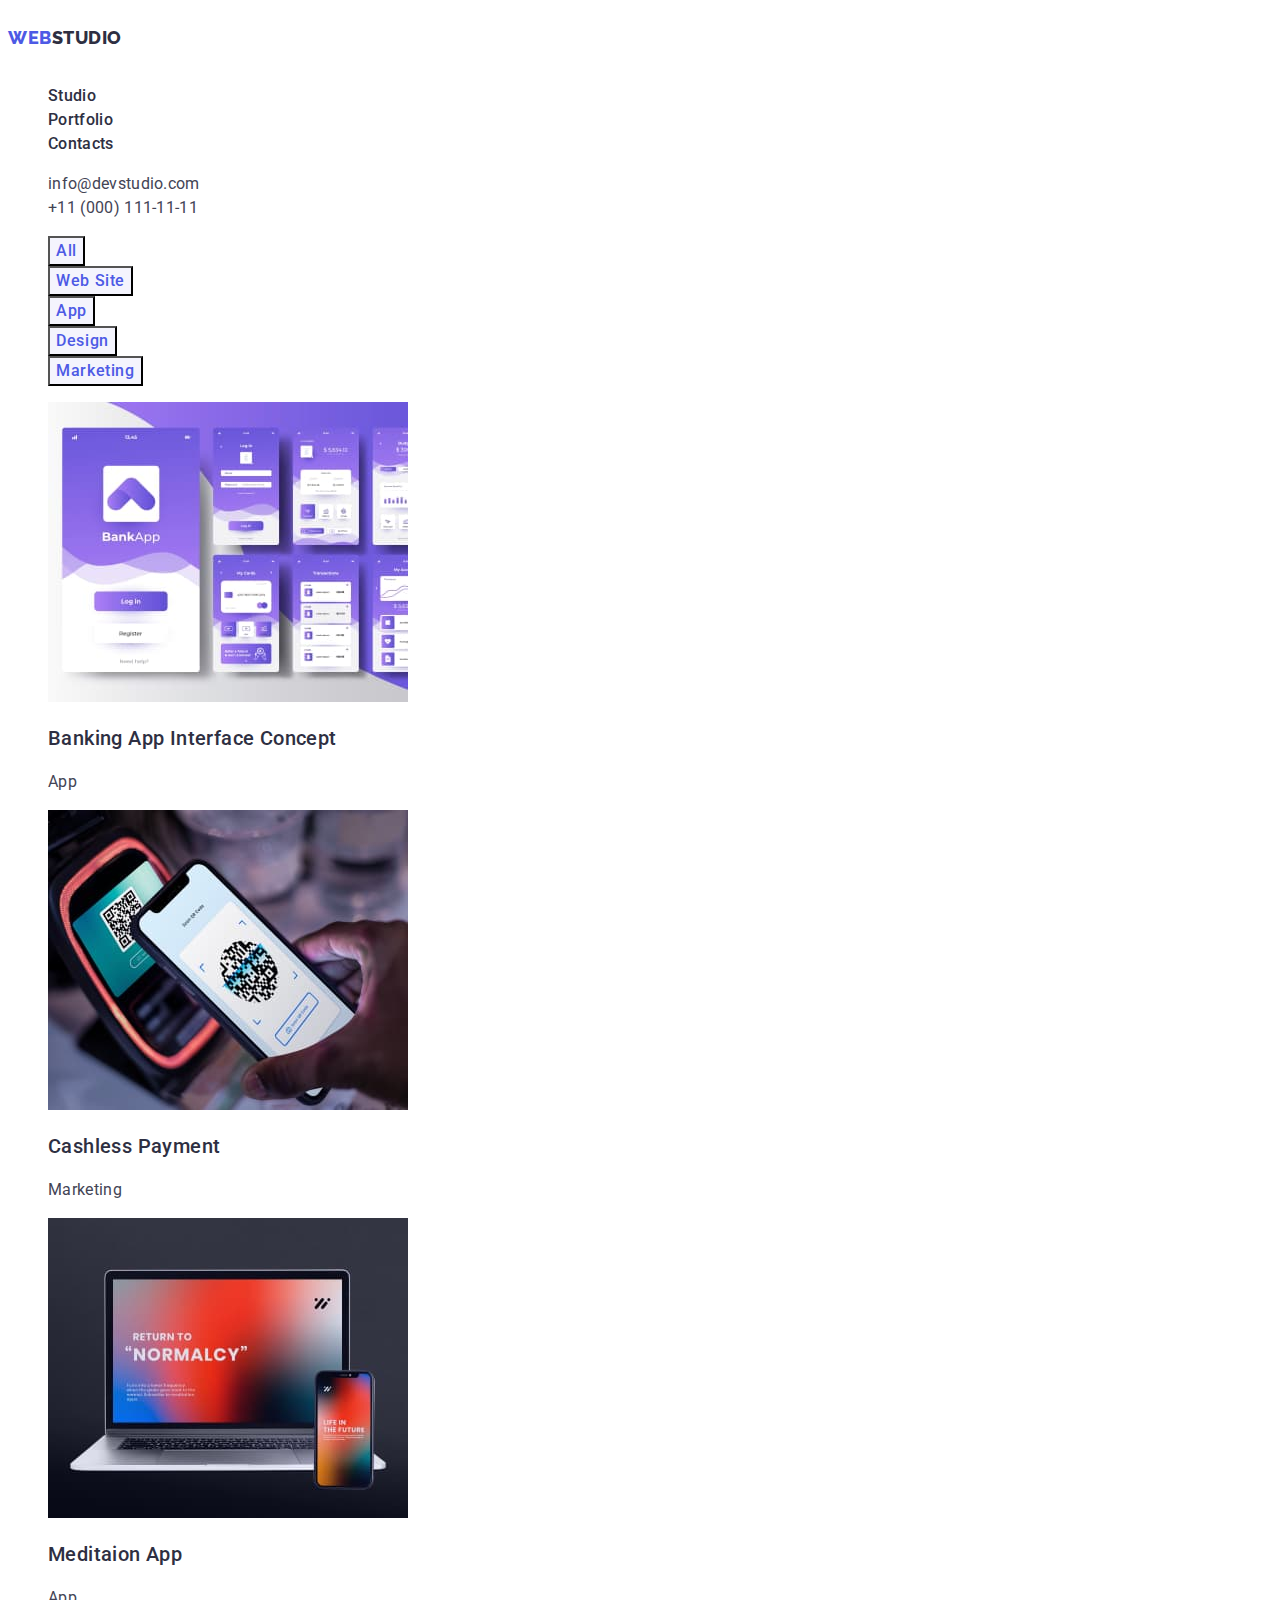
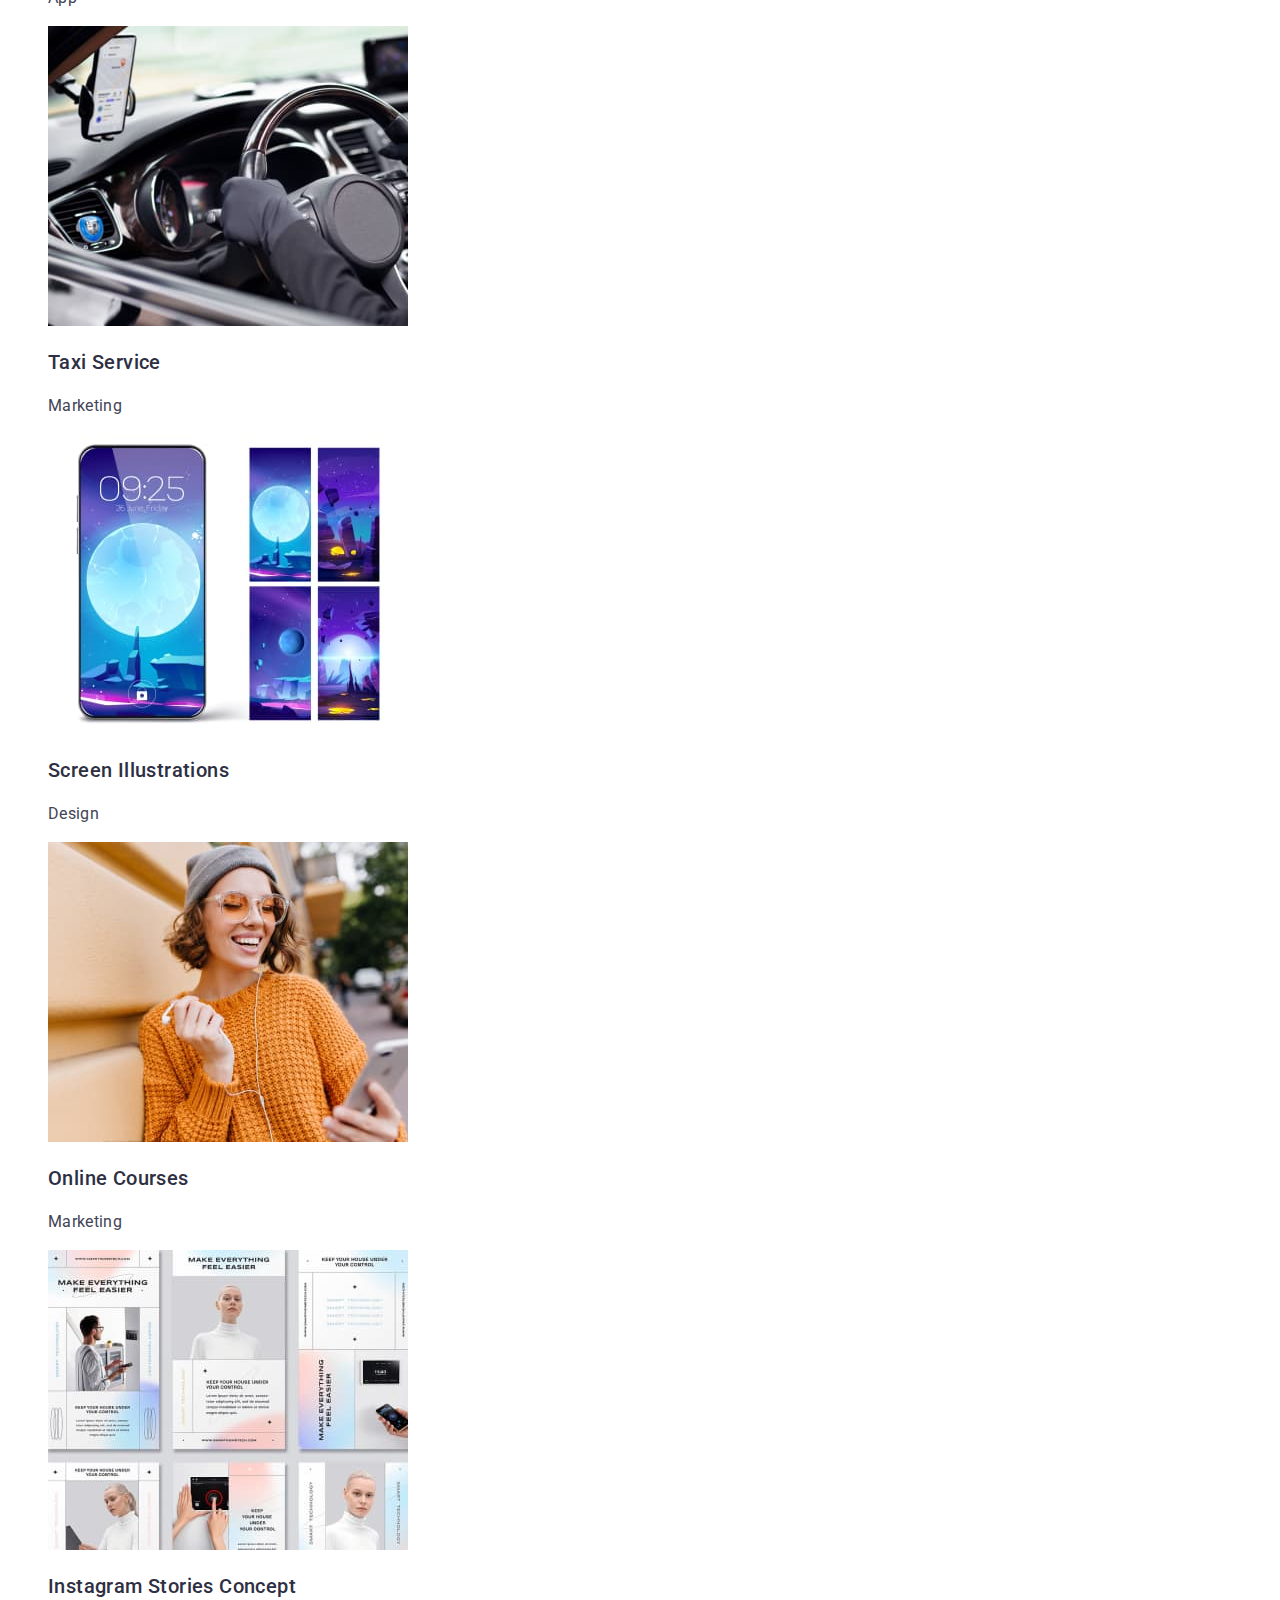
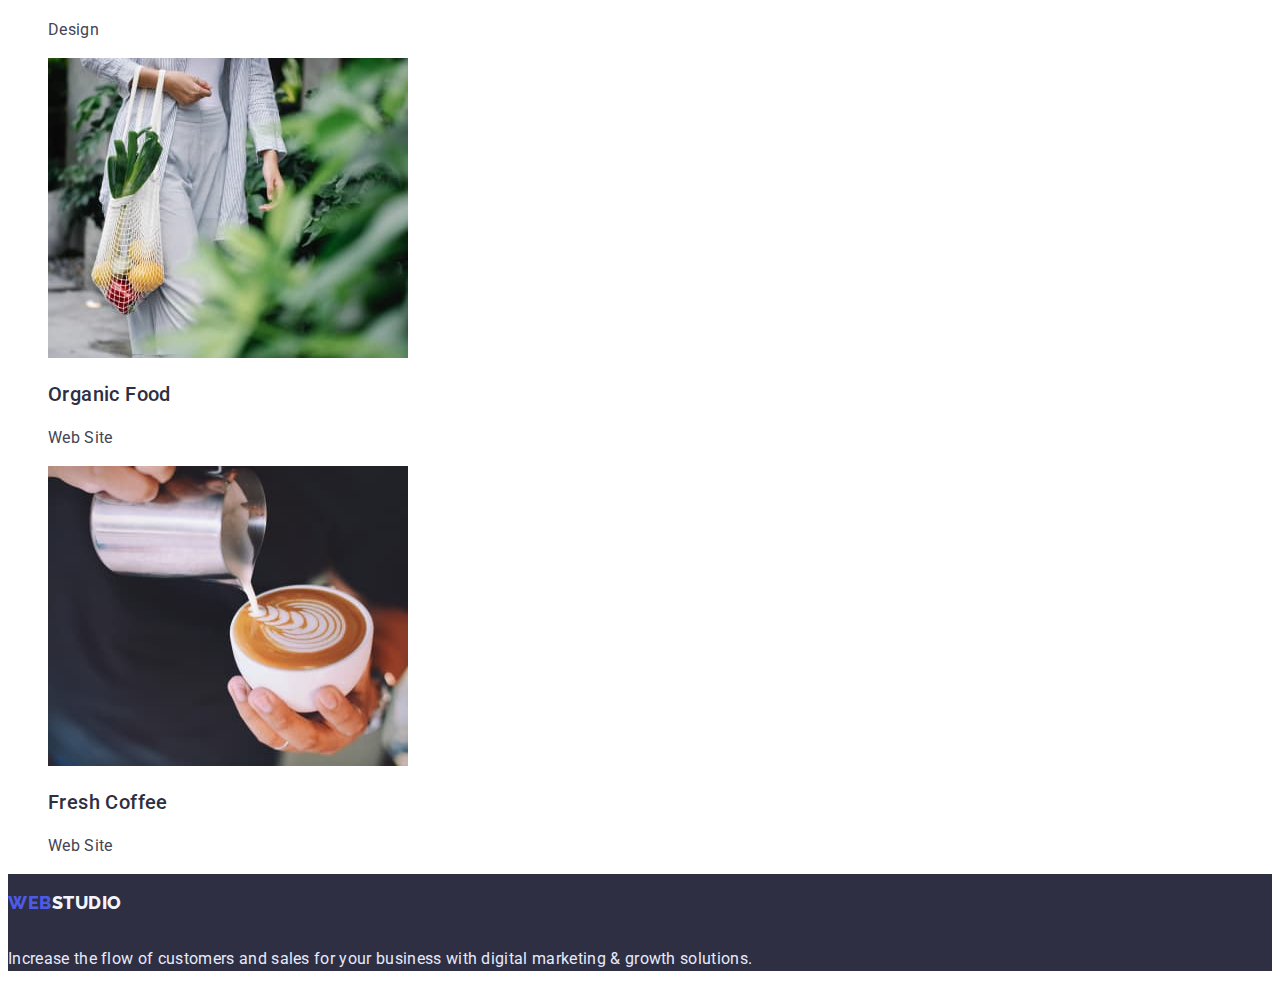
==== portfolio.html @ 97cca295 "start work" ====
<!DOCTYPE html>
<html lang="en">
  <head>
    <meta charset="UTF-8" />
    <meta http-equiv="X-UA-Compatible" content="IE=edge" />
    <meta name="viewport" content="width=device-width, initial-scale=1.0" />
    <title>WEBSTUDIO</title>
    <link rel="preconnect" href="https://fonts.googleapis.com" />
    <link rel="preconnect" href="https://fonts.gstatic.com" crossorigin />
    <link
      href="https://fonts.googleapis.com/css2?family=Raleway:wght@800&family=Roboto:wght@400;500;700;900&display=swap"
      rel="stylesheet"
    />
    <link rel="stylesheet" href="./css/style.css" />
  </head>

  <body>
    <header class="header">
      <nav class="header-navigation">
        <a href="./index.html" class="header-logo link">
          <p class="header-logo-text"><span>Web</span>Studio</p>
        </a>
        <ul class="header-list list">
          <li class="header-item">
            <a href="./index.html" class="header-link link">Studio</a>
          </li>
          <li class="header-item">
            <a href="./portfolio.html" class="header-link link">Portfolio</a>
          </li>
          <li class="header-item">
            <a href="" class="header-link link">Contacts</a>
          </li>
        </ul>
      </nav>
      <address class="header-address">
        <ul class="header-address-list list">
          <li class="header-address-item">
            <a href="mailto:info@devstudio.com" class="header-mail link"
              >info@devstudio.com</a
            >
          </li>
          <li class="header-address-item">
            <a href="tel:+110001111111" class="header-tel link"
              >+11 (000) 111-11-11</a
            >
          </li>
        </ul>
      </address>
    </header>

    <main>
      <!-- section portfolio -->
      <section class="portfolio">
        <h2 class="visually-hidden">Gallery</h2>
        <ul class="portfolio-list list">
          <li><button type="button" class="portfolio-btn btn">All</button></li>
          <li>
            <button type="button" class="portfolio-btn btn">Web Site</button>
          </li>
          <li><button type="button" class="portfolio-btn btn">App</button></li>
          <li>
            <button type="button" class="portfolio-btn btn">Design</button>
          </li>
          <li>
            <button type="button" class="portfolio-btn btn">Marketing</button>
          </li>
        </ul>
        <ul class="portfolio-list list">
          <li class="portfolio-item">
            <a href="" class="portfolio-link link">
              <img
                src="./images/progect-card-1.jpg"
                alt="progect-card"
                width="360"
                height="300"
              />
              <h3 class="portfolio-subtitle subtitle">
                Banking App Interface Concept
              </h3>
              <p class="portfolio-text">App</p>
              <!-- <p class="portfolio-press"> 
                14 Stylish and User-Friendly App Design Concepts · Task Manager
                App · Calorie Tracker App · Exotic Fruit Ecommerce App · Cloud
                Storage App
              </p> -->
            </a>
          </li>
          <li class="portfolio-item">
            <a href="" class="portfolio-link link">
              <img
                src="./images/progect-card-2.jpg"
                alt="progect-card"
                width="360"
                height="300"
              />
              <h3 class="portfolio-subtitle subtitle">Cashless Payment</h3>
              <p class="portfolio-text">Marketing</p>
              <!-- <p class="portfolio-press"> 
                14 Stylish and User-Friendly App Design Concepts · Task Manager
                App · Calorie Tracker App · Exotic Fruit Ecommerce App · Cloud
                Storage App
              </p> -->
            </a>
          </li>
          <li class="portfolio-item">
            <a href="" class="portfolio-link link">
              <img
                src="./images/progect-card-3.jpg"
                alt="progect-card"
                width="360"
                height="300"
              />
              <h3 class="portfolio-subtitle subtitle">Meditaion App</h3>
              <p class="portfolio-text">App</p>
              <!-- <p class="portfolio-press"> 
                14 Stylish and User-Friendly App Design Concepts · Task Manager
                App · Calorie Tracker App · Exotic Fruit Ecommerce App · Cloud
                Storage App
              </p>-->
            </a>
          </li>
          <li class="portfolio-item">
            <a href="" class="portfolio-link link">
              <img
                src="./images/progect-card-4.jpg"
                alt="progect-card"
                width="360"
                height="300"
              />
              <h3 class="portfolio-subtitle subtitle">Taxi Service</h3>
              <p class="portfolio-text">Marketing</p>
              <!-- <p class="portfolio-press"> 
                14 Stylish and User-Friendly App Design Concepts · Task Manager
                App · Calorie Tracker App · Exotic Fruit Ecommerce App · Cloud
                Storage App
              </p>-->
            </a>
          </li>
          <li class="portfolio-item">
            <a href="" class="portfolio-link link">
              <img
                src="./images/progect-card-5.jpg"
                alt="progect-card"
                width="360"
                height="300"
              />
              <h3 class="portfolio-subtitle subtitle">Screen Illustrations</h3>
              <p class="portfolio-text">Design</p>
              <!-- <p class="portfolio-press"> 
                14 Stylish and User-Friendly App Design Concepts · Task Manager
                App · Calorie Tracker App · Exotic Fruit Ecommerce App · Cloud
                Storage App
              </p>-->
            </a>
          </li>
          <li class="portfolio-item">
            <a href="" class="portfolio-link link">
              <img
                src="./images/progect-card-6.jpg"
                alt="progect-card"
                width="360"
                height="300"
              />
              <h3 class="portfolio-subtitle subtitle">Online Courses</h3>
              <p class="portfolio-text">Marketing</p>
              <!-- <p class="portfolio-press"> 
                14 Stylish and User-Friendly App Design Concepts · Task Manager
                App · Calorie Tracker App · Exotic Fruit Ecommerce App · Cloud
                Storage App
              </p>-->
            </a>
          </li>
          <li class="portfolio-item">
            <a href="" class="portfolio-link link">
              <img
                src="./images/progect-card-7.jpg"
                alt="progect-card"
                width="360"
                height="300"
              />
              <h3 class="portfolio-subtitle subtitle">
                Instagram Stories Concept
              </h3>
              <p class="portfolio-text">Design</p>
              <!-- <p class="portfolio-press"> 
                14 Stylish and User-Friendly App Design Concepts · Task Manager
                App · Calorie Tracker App · Exotic Fruit Ecommerce App · Cloud
                Storage App
              </p>-->
            </a>
          </li>
          <li class="portfolio-item">
            <a href="" class="portfolio-link link">
              <img
                src="./images/progect-card-8.jpg"
                alt="progect-card"
                width="360"
                height="300"
              />
              <h3 class="portfolio-subtitle subtitle">Organic Food</h3>
              <p class="portfolio-text">Web Site</p>
              <!-- <p class="portfolio-press"> 
                14 Stylish and User-Friendly App Design Concepts · Task Manager
                App · Calorie Tracker App · Exotic Fruit Ecommerce App · Cloud
                Storage App
              </p>-->
            </a>
          </li>
          <li class="portfolio-item">
            <a href="" class="portfolio-link link">
              <img
                src="./images/progect-card-9.jpg"
                alt="progect-card"
                width="360"
                height="300"
              />
              <h3 class="portfolio-subtitle subtitle">Fresh Coffee</h3>
              <p class="portfolio-text">Web Site</p>
              <!-- <p class="portfolio-press"> 
                14 Stylish and User-Friendly App Design Concepts · Task Manager
                App · Calorie Tracker App · Exotic Fruit Ecommerce App · Cloud
                Storage App
              </p>-->
            </a>
          </li>
        </ul>
      </section>
    </main>

    <footer class="footer">
      <a href="./index.html" class="footer-logo link">
        <p class="footer-logo-text"><span>Web</span>Studio</p>
      </a>
      <p class="footer-text">
        Increase the flow of customers and sales for your business with digital
        marketing & growth solutions.
      </p>
    </footer>
  </body>
</html>
---- css/style.css ----
:root {
  --accent-color: #404bbf;
  --main-text: #434455;
  --secondary-text: #8e8f99;
  --main-title-color: #2e2f42;
  --background-dark: #2e2f42;
  --background-light: #f4f4fd;
}

body {
  font-family: "Roboto", sans-serif;
  color: var(--main-text);
}

.list {
  list-style: none;
}

.link {
  text-decoration: none;
}
/* h2 */
.title {
  font-weight: 700;
  font-size: 36px;
  line-height: 1.11;
  text-align: center;
  letter-spacing: 0.02em;
  text-transform: capitalize;
  color: var(--main-title-color);
}
/* h3 */
.subtitle {
  font-weight: 500;
  font-size: 20px;
  line-height: 1.2;
  letter-spacing: 0.02em;
  color: var(--main-title-color);
}
.btn {
  font-family: inherit;
  font-weight: 500;
  font-size: 16px;
  line-height: 1.5;
  letter-spacing: 0.04em;
  display: flex;
  align-items: center;
  cursor: pointer;
}

.visually-hidden {
  position: absolute;
  width: 1px;
  height: 1px;
  margin: -1px;
  border: 0;
  padding: 0;
  white-space: nowrap;
  clip-path: inset(100%);
  clip: rect(0 0 0 0);
  overflow: hidden;
}
/* --------------header-------------- */
.header {
}
.header-navigation {
}
.header-logo {
  font-family: "Raleway", sans-serif;
  font-style: normal;
  font-weight: 800;
  font-size: 18px;
  line-height: 1.33;
  display: flex;
  align-items: center;
  letter-spacing: 0.03em;
  text-transform: uppercase;
}
.header-logo-text {
  color: #2e2f42;
  flex: none;
  order: 1;
  flex-grow: 0;
}
.header-logo-text > span {
  color: #4d5ae5;
  flex: none;
  order: 0;
  flex-grow: 0;
}
.header-list {
}
.header-item {
}
.header-link {
  font-weight: 500;
  font-size: 16px;
  line-height: 1.5;
  letter-spacing: 0.02em;
  color: #2e2f42;
}
.header-link:hover,
.header-link:focus {
  color: var(--accent-color);
}

.header-address {
}
.header-address-list {
}
.header-address-item {
}
.header-mail {
  font-style: normal;
  font-weight: 400;
  font-size: 16px;
  line-height: 1.5;
  letter-spacing: 0.02em;
  color: var(--main-text);
}
.header-mail:hover,
.header-mail:focus {
  color: var(--accent-color);
}
.header-tel {
  font-style: normal;
  font-weight: 400;
  font-size: 16px;
  line-height: 1.5;
  letter-spacing: 0.02em;
  color: var(--main-text);
}
.header-tel:hover,
.header-tel:focus {
  color: var(--accent-color);
}
/* --------hero----------- */
.hero {
  background: var(--background-dark);
}
.hero-title {
  font-weight: 700;
  font-size: 56px;
  line-height: 1.07;
  text-align: center;
  letter-spacing: 0.02em;
  color: #ffffff;
}
.hero-btn {
  color: #ffffff;
  background: #4d5ae5;
}
.hero-btn:hover,
.hero-btn:focus {
  background: var(--accent-color);
}

/* --------feature----------- */

.feature {
}
.visually-hidden {
}
.feature-list {
}
.feature-item {
}
.feature-subtitle {
}
.feature-text {
  font-size: 16px;
  line-height: 1.5;
  letter-spacing: 0.02em;
  color: var(--main-text);
}

/* --------work----------- */

.work {
}
.work-title {
}
.work-list {
}
.work-item {
}

/* --------team----------- */

.team {
  background: var(--background-light);
}
.team-title {
}
.team-list {
}
.team-item {
}
.team-subtitle {
  text-align: center;
}
.team-text {
  font-size: 16px;
  line-height: 1.5;
  text-align: center;
  letter-spacing: 0.02em;
  color: var(--main-text);
}

/* --------footer----------- */

.footer {
  background: var(--background-dark);
}
.footer-logo {
  font-family: "Raleway", sans-serif;
  font-style: normal;
  font-weight: 800;
  font-size: 18px;
  line-height: 1.17;
  display: flex;
  align-items: center;
  letter-spacing: 0.03em;
  text-transform: uppercase;
}
.footer-logo-text {
  color: #f4f4fd;
  flex: none;
  order: 1;
  flex-grow: 0;
}
.footer-logo-text > span {
  color: #4d5ae5;
  flex: none;
  order: 0;
  flex-grow: 0;
}
.footer-text {
  font-size: 16px;
  line-height: 1.5;
  letter-spacing: 0.02em;
  color: #e7e9fc;
}

/* -------------PORTFOLIO---------------- */

.portfolio {
}
.visually-hidden {
}
.portfolio-list {
}
.portfolio-btn {
  text-align: center;
  color: #4d5ae5;
  background: #f4f4fd;
}
.portfolio-btn:hover,
.portfolio-btn:focus {
  color: #ffffff;
  background: #404bbf;
}
.portfolio-item {
}
.portfolio-link {
}
.portfolio-subtitle {
}
.portfolio-text {
  font-size: 16px;
  line-height: 1.5;
  letter-spacing: 0.02em;
  color: var(--main-text);
}
/* .portfolio-press { 
  font-size: 16px;
  line-height: 1.5;
  letter-spacing: 0.02em;
  color: #f4f4fd;
  background: #4d5ae5;
}*/
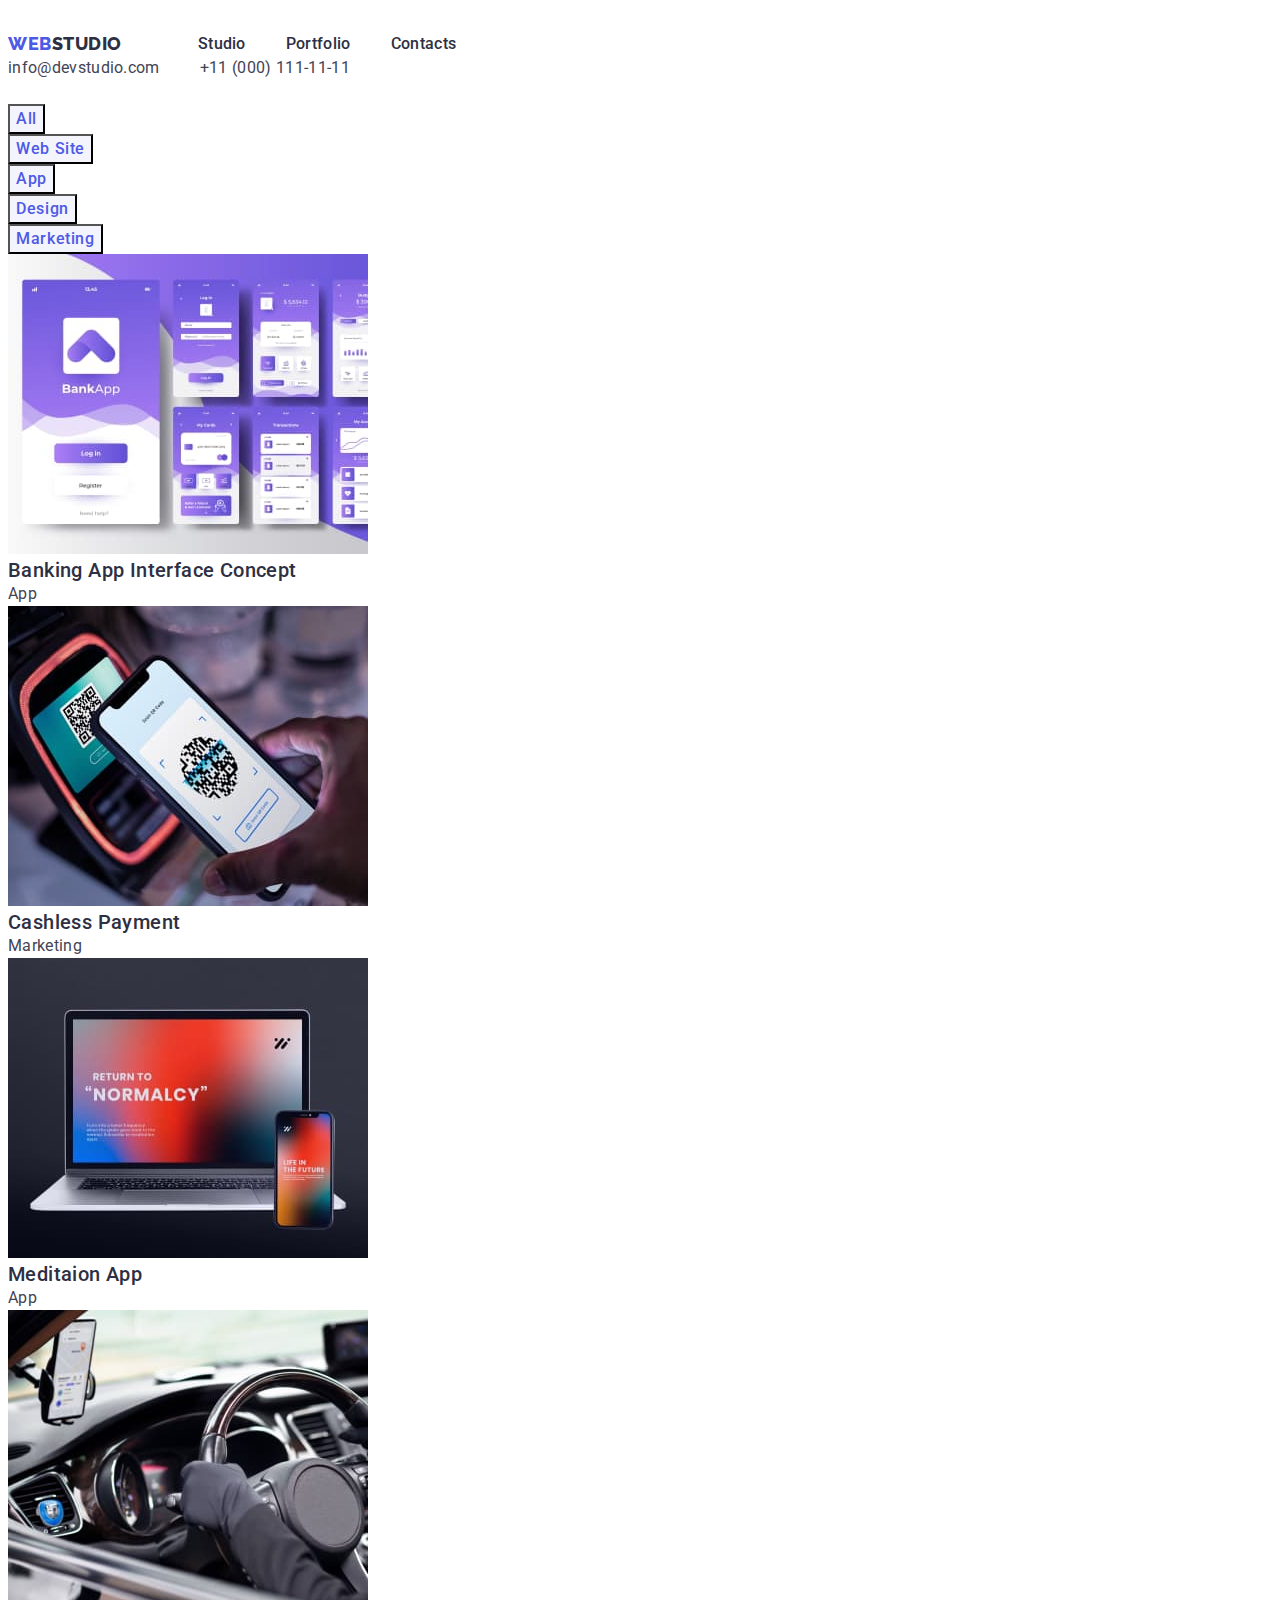
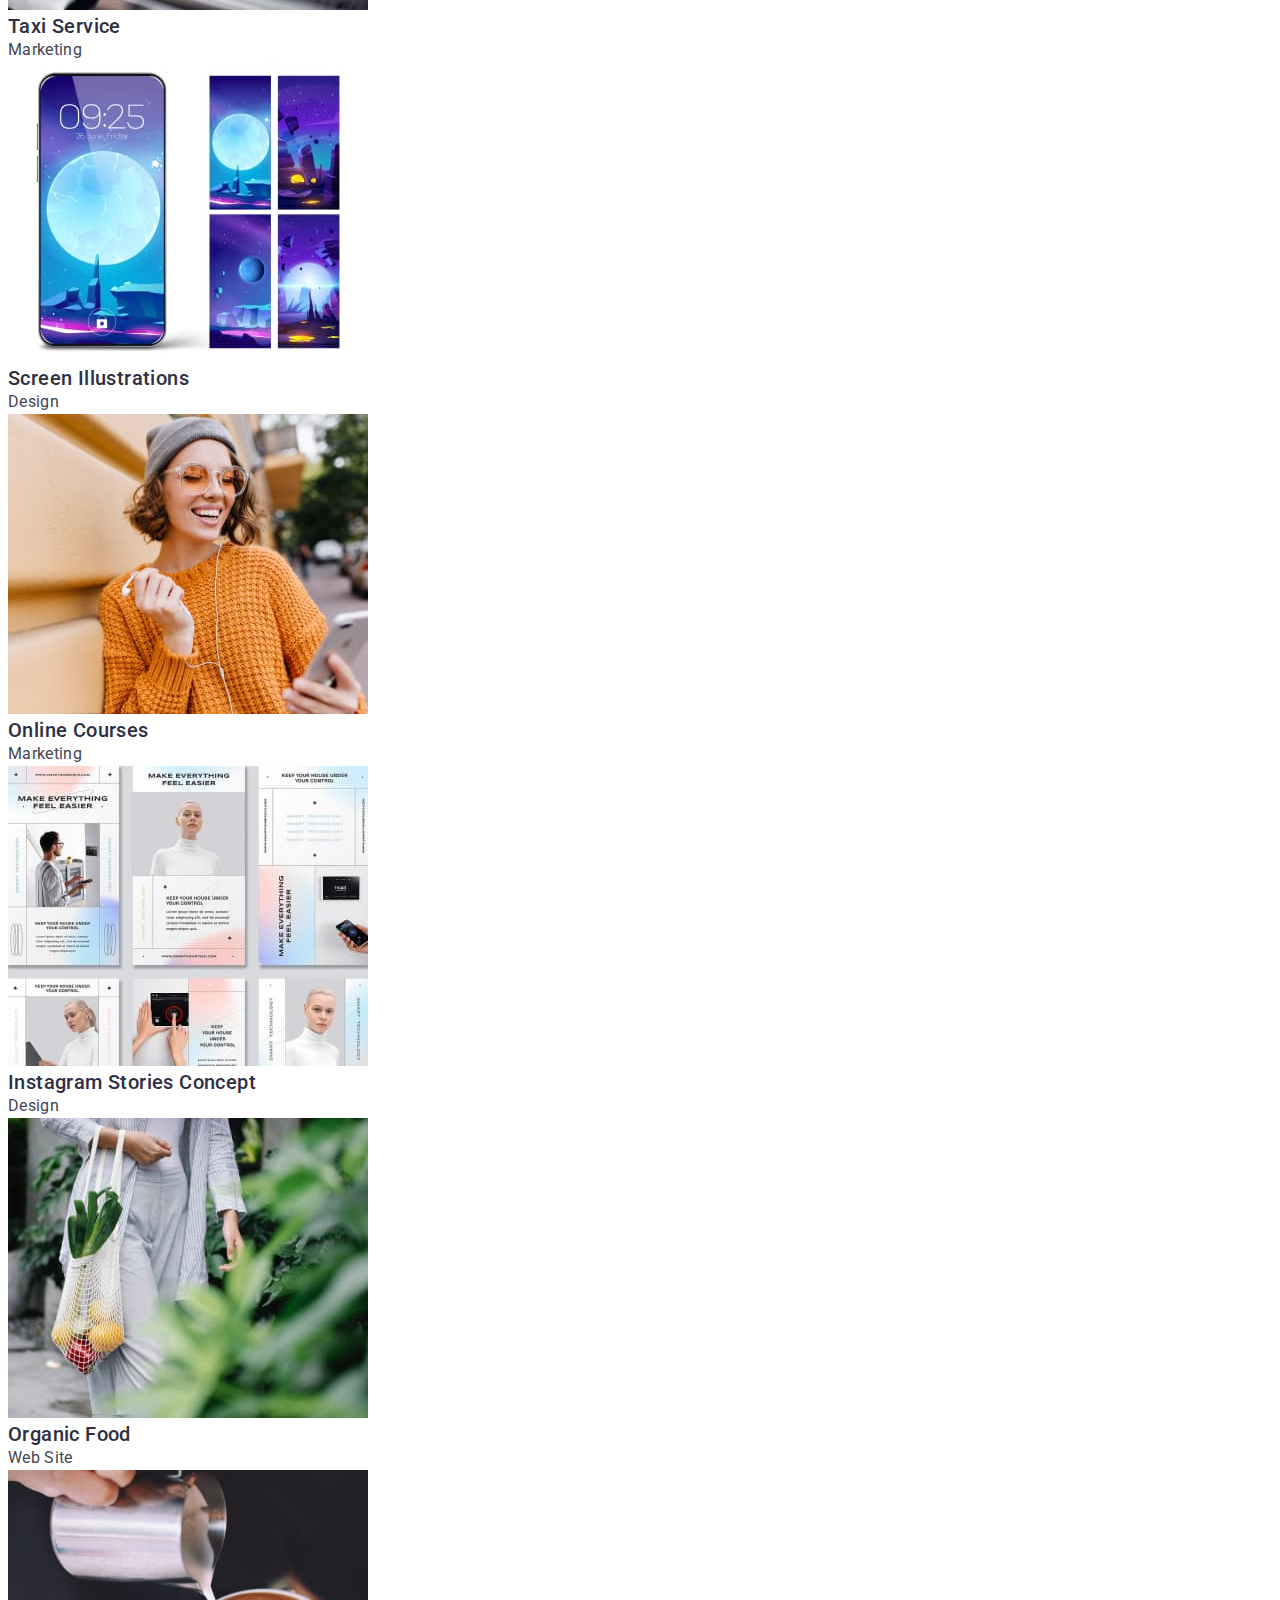
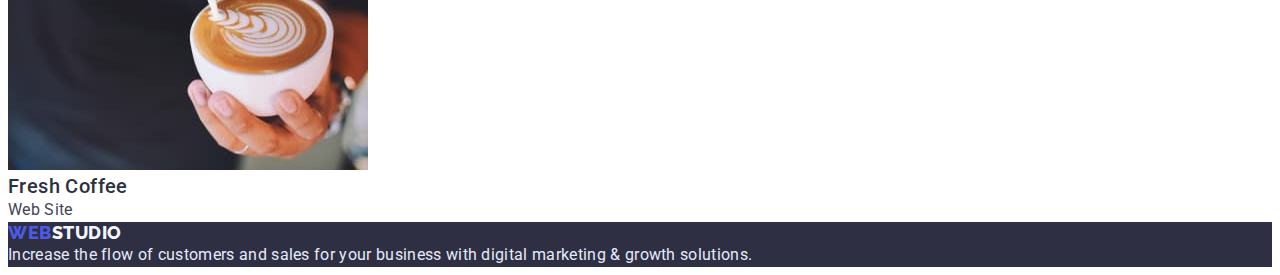
==== commit 7efcd239: "flexbox header" ====
--- a/portfolio.html
+++ b/portfolio.html
@@ -5,13 +5,20 @@
     <meta http-equiv="X-UA-Compatible" content="IE=edge" />
     <meta name="viewport" content="width=device-width, initial-scale=1.0" />
     <title>WEBSTUDIO</title>
+    <link
+      rel="stylesheet"
+      href="https://cdnjs.cloudflare.com/ajax/libs/modern-normalize/1.1.0/modern-normalize.min.css"
+      integrity="sha512-wpPYUAdjBVSE4KJnH1VR1HeZfpl1ub8YT/NKx4PuQ5NmX2tKuGu6U/JRp5y+Y8XG2tV+wKQpNHVUX03MfMFn9Q=="
+      crossorigin="anonymous"
+      referrerpolicy="no-referrer"
+    />
     <link rel="preconnect" href="https://fonts.googleapis.com" />
     <link rel="preconnect" href="https://fonts.gstatic.com" crossorigin />
     <link
       href="https://fonts.googleapis.com/css2?family=Raleway:wght@800&family=Roboto:wght@400;500;700;900&display=swap"
       rel="stylesheet"
     />
-    <link rel="stylesheet" href="./css/style.css" />
+    <link rel="stylesheet" href="./css/styles.css" />
   </head>
 
   <body>
--- a/css/styles.css
+++ b/css/styles.css
@@ -0,0 +1,314 @@
+:root {
+  --accent-color: #404bbf;
+  --main-text: #434455;
+  --secondary-text: #8e8f99;
+  --main-title-color: #2e2f42;
+  --background-dark: #2e2f42;
+  --background-light: #f4f4fd;
+}
+h1,
+h2,
+h3,
+h4,
+h5,
+h6,
+p {
+  margin: 0;
+}
+ul {
+  margin: 0;
+  padding: 0;
+}
+
+body {
+  font-family: "Roboto", sans-serif;
+  color: var(--main-text);
+}
+
+.container {
+  width: 1158px;
+  margin: 0 auto;
+  padding-left: 15px;
+  padding-right: 15px;
+  border: 1px solid red;
+}
+
+.list {
+  list-style: none;
+}
+
+.link {
+  text-decoration: none;
+}
+/* h2 */
+.title {
+  font-weight: 700;
+  font-size: 36px;
+  line-height: 1.11;
+  text-align: center;
+  letter-spacing: 0.02em;
+  text-transform: capitalize;
+  color: var(--main-title-color);
+}
+/* h3 */
+.subtitle {
+  font-weight: 500;
+  font-size: 20px;
+  line-height: 1.2;
+  letter-spacing: 0.02em;
+  color: var(--main-title-color);
+}
+.btn {
+  font-family: inherit;
+  font-weight: 500;
+  font-size: 16px;
+  line-height: 1.5;
+  letter-spacing: 0.04em;
+  display: flex;
+  align-items: center;
+  cursor: pointer;
+}
+
+.visually-hidden {
+  position: absolute;
+  width: 1px;
+  height: 1px;
+  margin: -1px;
+  border: 0;
+  padding: 0;
+  white-space: nowrap;
+  clip-path: inset(100%);
+  clip: rect(0 0 0 0);
+  overflow: hidden;
+}
+/* --------------header-------------- */
+.header {
+  padding: 24px 0;
+}
+.header-container {
+  display: flex;
+  justify-content: space-between;
+}
+.header-navigation {
+  display: flex;
+  align-items: center;
+}
+.header-logo {
+  font-family: "Raleway", sans-serif;
+  font-style: normal;
+  font-weight: 800;
+  font-size: 18px;
+  line-height: 1.33;
+  display: flex;
+  align-items: center;
+  letter-spacing: 0.03em;
+  text-transform: uppercase;
+  margin-right: 76px;
+}
+.header-logo-text {
+  color: #2e2f42;
+  flex: none;
+  order: 1;
+  flex-grow: 0;
+}
+.header-logo-text > span {
+  color: #4d5ae5;
+  flex: none;
+  order: 0;
+  flex-grow: 0;
+}
+.header-list {
+  display: flex;
+  gap: 40px;
+}
+.header-item {
+}
+.header-link {
+  font-weight: 500;
+  font-size: 16px;
+  line-height: 1.5;
+  letter-spacing: 0.02em;
+  color: #2e2f42;
+}
+.header-link:hover,
+.header-link:focus {
+  color: var(--accent-color);
+}
+
+.header-address {
+}
+.header-address-list {
+  display: flex;
+  gap: 40px;
+}
+.header-address-item {
+}
+.header-mail {
+  font-style: normal;
+  font-weight: 400;
+  font-size: 16px;
+  line-height: 1.5;
+  letter-spacing: 0.02em;
+  color: var(--main-text);
+}
+.header-mail:hover,
+.header-mail:focus {
+  color: var(--accent-color);
+}
+.header-tel {
+  font-style: normal;
+  font-weight: 400;
+  font-size: 16px;
+  line-height: 1.5;
+  letter-spacing: 0.02em;
+  color: var(--main-text);
+}
+.header-tel:hover,
+.header-tel:focus {
+  color: var(--accent-color);
+}
+/* --------hero----------- */
+.hero {
+  background: var(--background-dark);
+}
+.hero-title {
+  font-weight: 700;
+  font-size: 56px;
+  line-height: 1.07;
+  text-align: center;
+  letter-spacing: 0.02em;
+  color: #ffffff;
+}
+.hero-btn {
+  color: #ffffff;
+  background: #4d5ae5;
+}
+.hero-btn:hover,
+.hero-btn:focus {
+  background: var(--accent-color);
+}
+
+/* --------feature----------- */
+
+.feature {
+}
+.visually-hidden {
+}
+.feature-list {
+}
+.feature-item {
+}
+.feature-subtitle {
+}
+.feature-text {
+  font-size: 16px;
+  line-height: 1.5;
+  letter-spacing: 0.02em;
+  color: var(--main-text);
+}
+
+/* --------work----------- */
+
+.work {
+}
+.work-title {
+}
+.work-list {
+}
+.work-item {
+}
+
+/* --------team----------- */
+
+.team {
+  background: var(--background-light);
+}
+.team-title {
+}
+.team-list {
+}
+.team-item {
+}
+.team-subtitle {
+  text-align: center;
+}
+.team-text {
+  font-size: 16px;
+  line-height: 1.5;
+  text-align: center;
+  letter-spacing: 0.02em;
+  color: var(--main-text);
+}
+
+/* --------footer----------- */
+
+.footer {
+  background: var(--background-dark);
+}
+.footer-logo {
+  font-family: "Raleway", sans-serif;
+  font-style: normal;
+  font-weight: 800;
+  font-size: 18px;
+  line-height: 1.17;
+  display: flex;
+  align-items: center;
+  letter-spacing: 0.03em;
+  text-transform: uppercase;
+}
+.footer-logo-text {
+  color: #f4f4fd;
+  flex: none;
+  order: 1;
+  flex-grow: 0;
+}
+.footer-logo-text > span {
+  color: #4d5ae5;
+  flex: none;
+  order: 0;
+  flex-grow: 0;
+}
+.footer-text {
+  font-size: 16px;
+  line-height: 1.5;
+  letter-spacing: 0.02em;
+  color: #e7e9fc;
+}
+
+/* -------------PORTFOLIO---------------- */
+
+.portfolio {
+}
+.visually-hidden {
+}
+.portfolio-list {
+}
+.portfolio-btn {
+  text-align: center;
+  color: #4d5ae5;
+  background: #f4f4fd;
+}
+.portfolio-btn:hover,
+.portfolio-btn:focus {
+  color: #ffffff;
+  background: #404bbf;
+}
+.portfolio-item {
+}
+.portfolio-link {
+}
+.portfolio-subtitle {
+}
+.portfolio-text {
+  font-size: 16px;
+  line-height: 1.5;
+  letter-spacing: 0.02em;
+  color: var(--main-text);
+}
+/* .portfolio-press { 
+  font-size: 16px;
+  line-height: 1.5;
+  letter-spacing: 0.02em;
+  color: #f4f4fd;
+  background: #4d5ae5;
+}*/
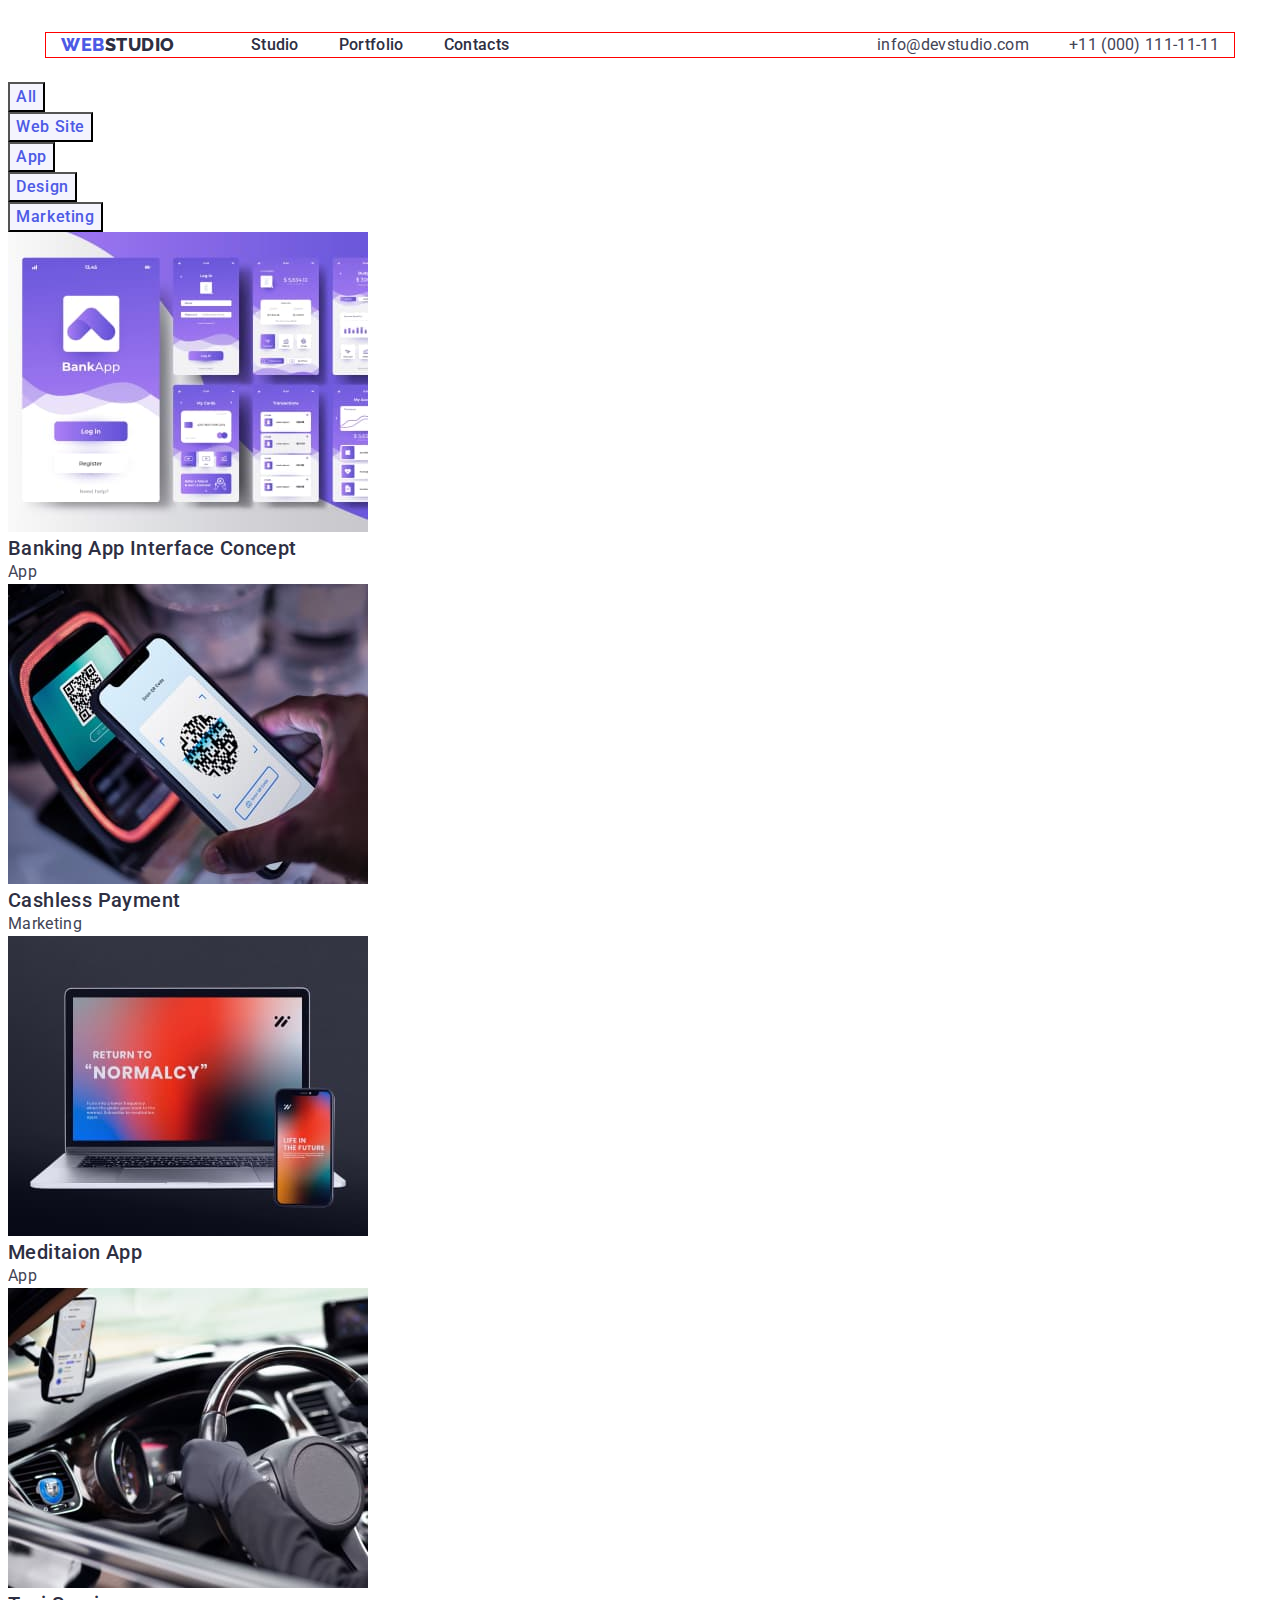
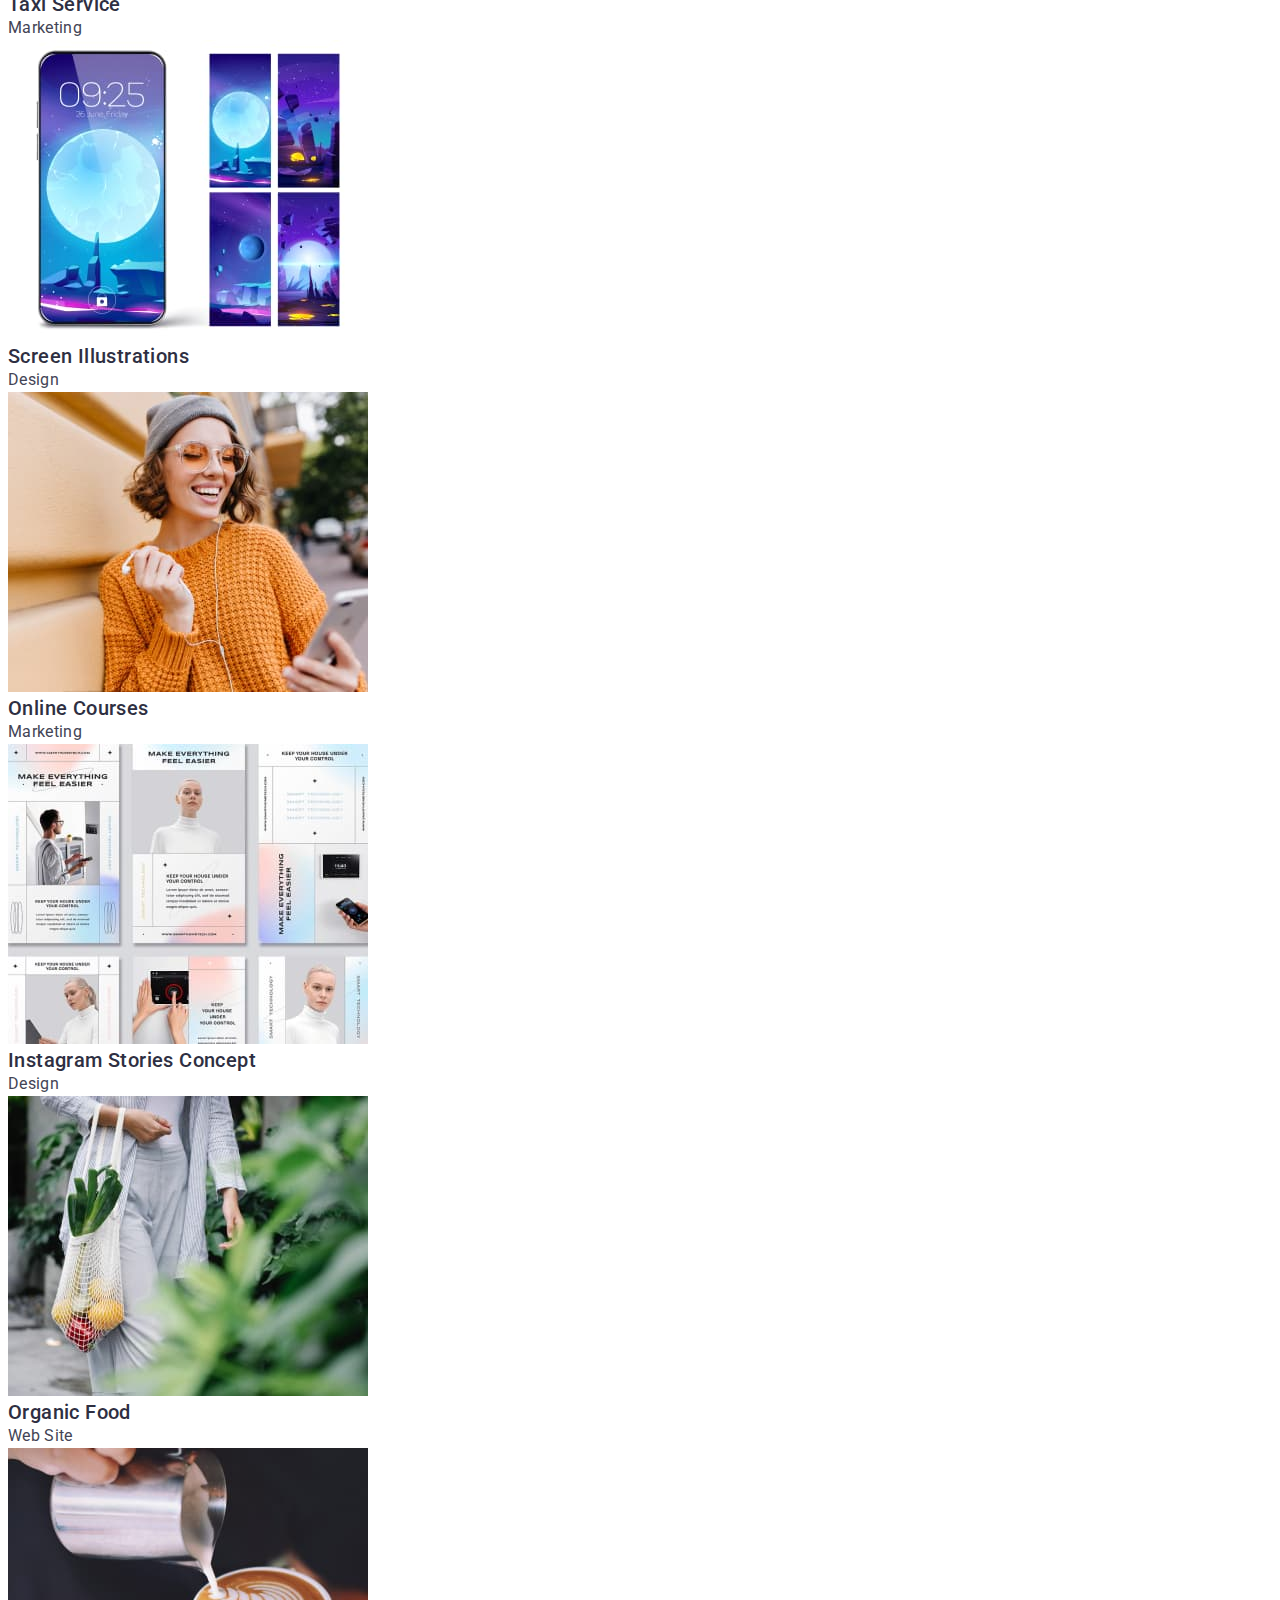
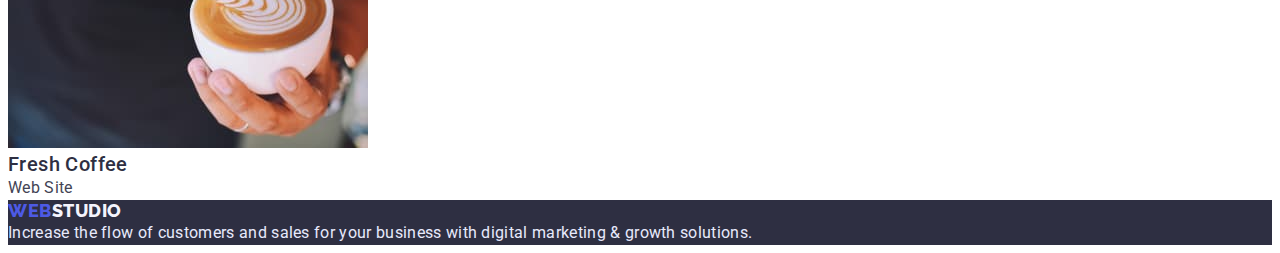
==== commit 7fae7ad6: "section hero" ====
--- a/portfolio.html
+++ b/portfolio.html
@@ -23,36 +23,38 @@
 
   <body>
     <header class="header">
-      <nav class="header-navigation">
-        <a href="./index.html" class="header-logo link">
-          <p class="header-logo-text"><span>Web</span>Studio</p>
-        </a>
-        <ul class="header-list list">
-          <li class="header-item">
-            <a href="./index.html" class="header-link link">Studio</a>
-          </li>
-          <li class="header-item">
-            <a href="./portfolio.html" class="header-link link">Portfolio</a>
-          </li>
-          <li class="header-item">
-            <a href="" class="header-link link">Contacts</a>
-          </li>
-        </ul>
-      </nav>
-      <address class="header-address">
-        <ul class="header-address-list list">
-          <li class="header-address-item">
-            <a href="mailto:info@devstudio.com" class="header-mail link"
-              >info@devstudio.com</a
-            >
-          </li>
-          <li class="header-address-item">
-            <a href="tel:+110001111111" class="header-tel link"
-              >+11 (000) 111-11-11</a
-            >
-          </li>
-        </ul>
-      </address>
+      <div class="container header-container">
+        <nav class="header-navigation">
+          <a href="./index.html" class="header-logo link">
+            <p class="header-logo-text"><span>Web</span>Studio</p>
+          </a>
+          <ul class="header-list list">
+            <li class="header-item">
+              <a href="./index.html" class="header-link link">Studio</a>
+            </li>
+            <li class="header-item">
+              <a href="./portfolio.html" class="header-link link">Portfolio</a>
+            </li>
+            <li class="header-item">
+              <a href="" class="header-link link">Contacts</a>
+            </li>
+          </ul>
+        </nav>
+        <address class="header-address">
+          <ul class="header-address-list list">
+            <li class="header-address-item">
+              <a href="mailto:info@devstudio.com" class="header-mail link"
+                >info@devstudio.com</a
+              >
+            </li>
+            <li class="header-address-item">
+              <a href="tel:+110001111111" class="header-tel link"
+                >+11 (000) 111-11-11</a
+              >
+            </li>
+          </ul>
+        </address>
+      </div>
     </header>
 
     <main>
--- a/css/styles.css
+++ b/css/styles.css
@@ -170,18 +170,22 @@
 /* --------hero----------- */
 .hero {
   background: var(--background-dark);
+  padding: 188px 0;
 }
 .hero-title {
+  width: 496px;
   font-weight: 700;
   font-size: 56px;
   line-height: 1.07;
   text-align: center;
   letter-spacing: 0.02em;
   color: #ffffff;
+  margin: 0 auto 48px;
 }
 .hero-btn {
   color: #ffffff;
   background: #4d5ae5;
+  margin: 0 auto;
 }
 .hero-btn:hover,
 .hero-btn:focus {
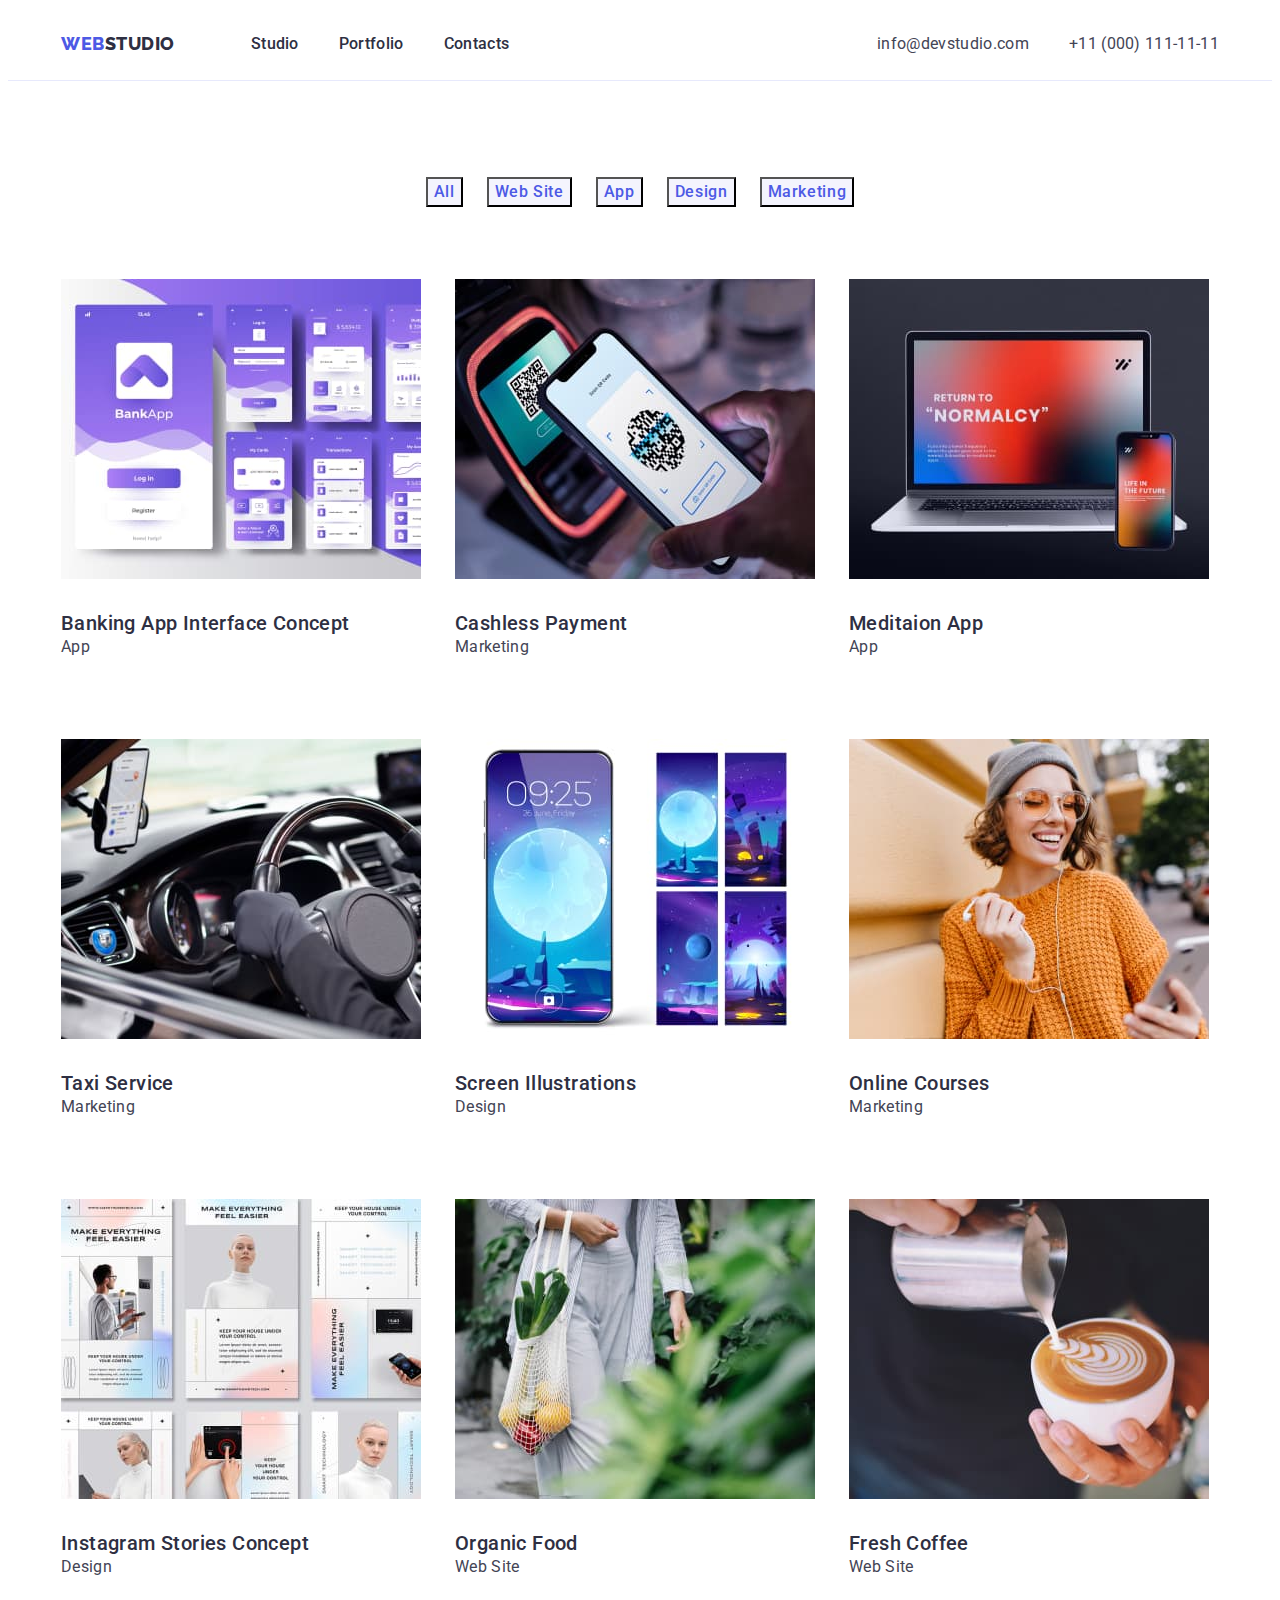
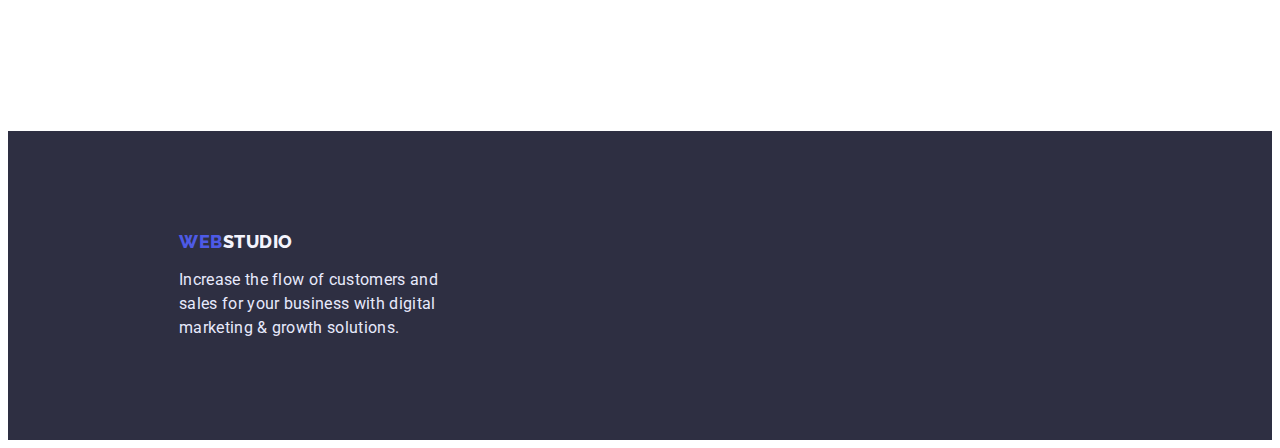
==== commit b245d7b9: "finished hw-03" ====
--- a/portfolio.html
+++ b/portfolio.html
@@ -60,190 +60,218 @@
     <main>
       <!-- section portfolio -->
       <section class="portfolio">
-        <h2 class="visually-hidden">Gallery</h2>
-        <ul class="portfolio-list list">
-          <li><button type="button" class="portfolio-btn btn">All</button></li>
-          <li>
-            <button type="button" class="portfolio-btn btn">Web Site</button>
-          </li>
-          <li><button type="button" class="portfolio-btn btn">App</button></li>
-          <li>
-            <button type="button" class="portfolio-btn btn">Design</button>
-          </li>
-          <li>
-            <button type="button" class="portfolio-btn btn">Marketing</button>
-          </li>
-        </ul>
-        <ul class="portfolio-list list">
-          <li class="portfolio-item">
-            <a href="" class="portfolio-link link">
-              <img
-                src="./images/progect-card-1.jpg"
-                alt="progect-card"
-                width="360"
-                height="300"
-              />
-              <h3 class="portfolio-subtitle subtitle">
-                Banking App Interface Concept
-              </h3>
-              <p class="portfolio-text">App</p>
-              <!-- <p class="portfolio-press"> 
-                14 Stylish and User-Friendly App Design Concepts · Task Manager
-                App · Calorie Tracker App · Exotic Fruit Ecommerce App · Cloud
-                Storage App
-              </p> -->
-            </a>
-          </li>
-          <li class="portfolio-item">
-            <a href="" class="portfolio-link link">
-              <img
-                src="./images/progect-card-2.jpg"
-                alt="progect-card"
-                width="360"
-                height="300"
-              />
-              <h3 class="portfolio-subtitle subtitle">Cashless Payment</h3>
-              <p class="portfolio-text">Marketing</p>
-              <!-- <p class="portfolio-press"> 
-                14 Stylish and User-Friendly App Design Concepts · Task Manager
-                App · Calorie Tracker App · Exotic Fruit Ecommerce App · Cloud
-                Storage App
-              </p> -->
-            </a>
-          </li>
-          <li class="portfolio-item">
-            <a href="" class="portfolio-link link">
-              <img
-                src="./images/progect-card-3.jpg"
-                alt="progect-card"
-                width="360"
-                height="300"
-              />
-              <h3 class="portfolio-subtitle subtitle">Meditaion App</h3>
-              <p class="portfolio-text">App</p>
-              <!-- <p class="portfolio-press"> 
-                14 Stylish and User-Friendly App Design Concepts · Task Manager
-                App · Calorie Tracker App · Exotic Fruit Ecommerce App · Cloud
-                Storage App
-              </p>-->
-            </a>
-          </li>
-          <li class="portfolio-item">
-            <a href="" class="portfolio-link link">
-              <img
-                src="./images/progect-card-4.jpg"
-                alt="progect-card"
-                width="360"
-                height="300"
-              />
-              <h3 class="portfolio-subtitle subtitle">Taxi Service</h3>
-              <p class="portfolio-text">Marketing</p>
-              <!-- <p class="portfolio-press"> 
-                14 Stylish and User-Friendly App Design Concepts · Task Manager
-                App · Calorie Tracker App · Exotic Fruit Ecommerce App · Cloud
-                Storage App
-              </p>-->
-            </a>
-          </li>
-          <li class="portfolio-item">
-            <a href="" class="portfolio-link link">
-              <img
-                src="./images/progect-card-5.jpg"
-                alt="progect-card"
-                width="360"
-                height="300"
-              />
-              <h3 class="portfolio-subtitle subtitle">Screen Illustrations</h3>
-              <p class="portfolio-text">Design</p>
-              <!-- <p class="portfolio-press"> 
-                14 Stylish and User-Friendly App Design Concepts · Task Manager
-                App · Calorie Tracker App · Exotic Fruit Ecommerce App · Cloud
-                Storage App
-              </p>-->
-            </a>
-          </li>
-          <li class="portfolio-item">
-            <a href="" class="portfolio-link link">
-              <img
-                src="./images/progect-card-6.jpg"
-                alt="progect-card"
-                width="360"
-                height="300"
-              />
-              <h3 class="portfolio-subtitle subtitle">Online Courses</h3>
-              <p class="portfolio-text">Marketing</p>
-              <!-- <p class="portfolio-press"> 
-                14 Stylish and User-Friendly App Design Concepts · Task Manager
-                App · Calorie Tracker App · Exotic Fruit Ecommerce App · Cloud
-                Storage App
-              </p>-->
-            </a>
-          </li>
-          <li class="portfolio-item">
-            <a href="" class="portfolio-link link">
-              <img
-                src="./images/progect-card-7.jpg"
-                alt="progect-card"
-                width="360"
-                height="300"
-              />
-              <h3 class="portfolio-subtitle subtitle">
-                Instagram Stories Concept
-              </h3>
-              <p class="portfolio-text">Design</p>
-              <!-- <p class="portfolio-press"> 
-                14 Stylish and User-Friendly App Design Concepts · Task Manager
-                App · Calorie Tracker App · Exotic Fruit Ecommerce App · Cloud
-                Storage App
-              </p>-->
-            </a>
-          </li>
-          <li class="portfolio-item">
-            <a href="" class="portfolio-link link">
-              <img
-                src="./images/progect-card-8.jpg"
-                alt="progect-card"
-                width="360"
-                height="300"
-              />
-              <h3 class="portfolio-subtitle subtitle">Organic Food</h3>
-              <p class="portfolio-text">Web Site</p>
-              <!-- <p class="portfolio-press"> 
-                14 Stylish and User-Friendly App Design Concepts · Task Manager
-                App · Calorie Tracker App · Exotic Fruit Ecommerce App · Cloud
-                Storage App
-              </p>-->
-            </a>
-          </li>
-          <li class="portfolio-item">
-            <a href="" class="portfolio-link link">
-              <img
-                src="./images/progect-card-9.jpg"
-                alt="progect-card"
-                width="360"
-                height="300"
-              />
-              <h3 class="portfolio-subtitle subtitle">Fresh Coffee</h3>
-              <p class="portfolio-text">Web Site</p>
-              <!-- <p class="portfolio-press"> 
-                14 Stylish and User-Friendly App Design Concepts · Task Manager
-                App · Calorie Tracker App · Exotic Fruit Ecommerce App · Cloud
-                Storage App
-              </p>-->
-            </a>
-          </li>
-        </ul>
+        <div class="container">
+          <h2 class="visually-hidden">Gallery</h2>
+          <ul class="filter-list list">
+            <li>
+              <button type="button" class="portfolio-btn btn">All</button>
+            </li>
+            <li>
+              <button type="button" class="portfolio-btn btn">Web Site</button>
+            </li>
+            <li>
+              <button type="button" class="portfolio-btn btn">App</button>
+            </li>
+            <li>
+              <button type="button" class="portfolio-btn btn">Design</button>
+            </li>
+            <li>
+              <button type="button" class="portfolio-btn btn">Marketing</button>
+            </li>
+          </ul>
+          <ul class="gallery-list list">
+            <li class="portfolio-item">
+              <a href="" class="portfolio-link link">
+                <img
+                  src="./images/progect-card-1.jpg"
+                  alt="progect-card"
+                  width="360"
+                  height="300"
+                />
+                <div class="portfolio-card">
+                  <h3 class="portfolio-subtitle subtitle">
+                    Banking App Interface Concept
+                  </h3>
+                  <p class="portfolio-text">App</p>
+                </div>
+                <!-- <p class="portfolio-press"> 
+                  14 Stylish and User-Friendly App Design Concepts · Task Manager
+                  App · Calorie Tracker App · Exotic Fruit Ecommerce App · Cloud
+                  Storage App
+                </p> -->
+              </a>
+            </li>
+            <li class="portfolio-item">
+              <a href="" class="portfolio-link link">
+                <img
+                  src="./images/progect-card-2.jpg"
+                  alt="progect-card"
+                  width="360"
+                  height="300"
+                />
+                <div class="portfolio-card">
+                  <h3 class="portfolio-subtitle subtitle">Cashless Payment</h3>
+                  <p class="portfolio-text">Marketing</p>
+                </div>
+                <!-- <p class="portfolio-press"> 
+                  14 Stylish and User-Friendly App Design Concepts · Task Manager
+                  App · Calorie Tracker App · Exotic Fruit Ecommerce App · Cloud
+                  Storage App
+                </p> -->
+              </a>
+            </li>
+            <li class="portfolio-item">
+              <a href="" class="portfolio-link link">
+                <img
+                  src="./images/progect-card-3.jpg"
+                  alt="progect-card"
+                  width="360"
+                  height="300"
+                />
+                <div class="portfolio-card">
+                  <h3 class="portfolio-subtitle subtitle">Meditaion App</h3>
+                  <p class="portfolio-text">App</p>
+                </div>
+                <!-- <p class="portfolio-press"> 
+                  14 Stylish and User-Friendly App Design Concepts · Task Manager
+                  App · Calorie Tracker App · Exotic Fruit Ecommerce App · Cloud
+                  Storage App
+                </p>-->
+              </a>
+            </li>
+            <li class="portfolio-item">
+              <a href="" class="portfolio-link link">
+                <img
+                  src="./images/progect-card-4.jpg"
+                  alt="progect-card"
+                  width="360"
+                  height="300"
+                />
+                <div class="portfolio-card">
+                  <h3 class="portfolio-subtitle subtitle">Taxi Service</h3>
+                  <p class="portfolio-text">Marketing</p>
+                </div>
+                <!-- <p class="portfolio-press"> 
+                  14 Stylish and User-Friendly App Design Concepts · Task Manager
+                  App · Calorie Tracker App · Exotic Fruit Ecommerce App · Cloud
+                  Storage App
+                </p>-->
+              </a>
+            </li>
+            <li class="portfolio-item">
+              <a href="" class="portfolio-link link">
+                <img
+                  src="./images/progect-card-5.jpg"
+                  alt="progect-card"
+                  width="360"
+                  height="300"
+                />
+                <div class="portfolio-card">
+                  <h3 class="portfolio-subtitle subtitle">
+                    Screen Illustrations
+                  </h3>
+                  <p class="portfolio-text">Design</p>
+                </div>
+                <!-- <p class="portfolio-press"> 
+                  14 Stylish and User-Friendly App Design Concepts · Task Manager
+                  App · Calorie Tracker App · Exotic Fruit Ecommerce App · Cloud
+                  Storage App
+                </p>-->
+              </a>
+            </li>
+            <li class="portfolio-item">
+              <a href="" class="portfolio-link link">
+                <img
+                  src="./images/progect-card-6.jpg"
+                  alt="progect-card"
+                  width="360"
+                  height="300"
+                />
+                <div class="portfolio-card">
+                  <h3 class="portfolio-subtitle subtitle">Online Courses</h3>
+                  <p class="portfolio-text">Marketing</p>
+                </div>
+                <!-- <p class="portfolio-press"> 
+                  14 Stylish and User-Friendly App Design Concepts · Task Manager
+                  App · Calorie Tracker App · Exotic Fruit Ecommerce App · Cloud
+                  Storage App
+                </p>-->
+              </a>
+            </li>
+            <li class="portfolio-item">
+              <a href="" class="portfolio-link link">
+                <img
+                  src="./images/progect-card-7.jpg"
+                  alt="progect-card"
+                  width="360"
+                  height="300"
+                />
+                <div class="portfolio-card">
+                  <h3 class="portfolio-subtitle subtitle">
+                    Instagram Stories Concept
+                  </h3>
+                  <p class="portfolio-text">Design</p>
+                </div>
+                <!-- <p class="portfolio-press"> 
+                  14 Stylish and User-Friendly App Design Concepts · Task Manager
+                  App · Calorie Tracker App · Exotic Fruit Ecommerce App · Cloud
+                  Storage App
+                </p>-->
+              </a>
+            </li>
+            <li class="portfolio-item">
+              <a href="" class="portfolio-link link">
+                <img
+                  src="./images/progect-card-8.jpg"
+                  alt="progect-card"
+                  width="360"
+                  height="300"
+                />
+                <div class="portfolio-card">
+                  <h3 class="portfolio-subtitle subtitle">Organic Food</h3>
+                  <p class="portfolio-text">Web Site</p>
+                </div>
+                <!-- <p class="portfolio-press"> 
+                  14 Stylish and User-Friendly App Design Concepts · Task Manager
+                  App · Calorie Tracker App · Exotic Fruit Ecommerce App · Cloud
+                  Storage App
+                </p>-->
+              </a>
+            </li>
+            <li class="portfolio-item">
+              <a href="" class="portfolio-link link">
+                <img
+                  src="./images/progect-card-9.jpg"
+                  alt="progect-card"
+                  width="360"
+                  height="300"
+                />
+                <div class="portfolio-card">
+                  <h3 class="portfolio-subtitle subtitle">Fresh Coffee</h3>
+                  <p class="portfolio-text">Web Site</p>
+                </div>
+                <!-- <p class="portfolio-press"> 
+                  14 Stylish and User-Friendly App Design Concepts · Task Manager
+                  App · Calorie Tracker App · Exotic Fruit Ecommerce App · Cloud
+                  Storage App
+                </p>-->
+              </a>
+            </li>
+          </ul>
+        </div>
       </section>
     </main>
 
     <footer class="footer">
-      <a href="./index.html" class="footer-logo link">
-        <p class="footer-logo-text"><span>Web</span>Studio</p>
-      </a>
-      <p class="footer-text">
-        Increase the flow of customers and sales for your business with digital
-        marketing & growth solutions.
-      </p>
+      <div class="container">
+        <a href="./index.html" class="footer-logo link">
+          <p class="footer-logo-text"><span>Web</span>Studio</p>
+        </a>
+        <p class="footer-text">
+          Increase the flow of customers and sales for your business with
+          digital marketing & growth solutions.
+        </p>
+      </div>
     </footer>
   </body>
 </html>
--- a/css/styles.css
+++ b/css/styles.css
@@ -24,13 +24,16 @@
   font-family: "Roboto", sans-serif;
   color: var(--main-text);
 }
-
+img {
+  display: block;
+  max-width: 100%;
+  height: auto;
+}
 .container {
   width: 1158px;
   margin: 0 auto;
   padding-left: 15px;
   padding-right: 15px;
-  border: 1px solid red;
 }
 
 .list {
@@ -84,6 +87,7 @@
 /* --------------header-------------- */
 .header {
   padding: 24px 0;
+  border-bottom: 1px solid #e7e9fc;
 }
 .header-container {
   display: flex;
@@ -183,9 +187,14 @@
   margin: 0 auto 48px;
 }
 .hero-btn {
+  min-width: 169px;
+  justify-content: center;
   color: #ffffff;
   background: #4d5ae5;
   margin: 0 auto;
+  box-shadow: 0px 4px 4px rgba(0, 0, 0, 0.15);
+  border-radius: 4px;
+  padding: 16px 32px;
 }
 .hero-btn:hover,
 .hero-btn:focus {
@@ -195,16 +204,26 @@
 /* --------feature----------- */
 
 .feature {
+  padding-top: 120px;
 }
 .visually-hidden {
 }
 .feature-list {
+  display: flex;
+  gap: 24px;
 }
 .feature-item {
+  display: flex;
+  flex-direction: column;
+  align-items: flex-start;
+  padding: 0px;
+  width: calc((100% - 24px * 3) / 4);
 }
 .feature-subtitle {
+  margin-bottom: 8px;
 }
 .feature-text {
+  max-width: 264px;
   font-size: 16px;
   line-height: 1.5;
   letter-spacing: 0.02em;
@@ -214,27 +233,43 @@
 /* --------work----------- */
 
 .work {
+  padding: 120px 0;
 }
 .work-title {
+  margin-bottom: 72px;
 }
 .work-list {
+  display: flex;
+  flex-wrap: wrap;
+  gap: 24px;
 }
 .work-item {
+  width: calc((100% - 24px * 2) / 3);
 }
 
 /* --------team----------- */
 
 .team {
   background: var(--background-light);
+  padding: 120px 0;
 }
 .team-title {
+  margin-bottom: 72px;
 }
 .team-list {
+  display: flex;
+  flex-wrap: wrap;
+  gap: 24px;
 }
 .team-item {
+  width: calc((100% - 24px * 3) / 4);
+}
+.team-content {
+  padding: 32px 16px;
 }
 .team-subtitle {
   text-align: center;
+  margin-bottom: 8px;
 }
 .team-text {
   font-size: 16px;
@@ -247,6 +282,7 @@
 /* --------footer----------- */
 
 .footer {
+  padding: 100px 156px;
   background: var(--background-dark);
 }
 .footer-logo {
@@ -259,6 +295,7 @@
   align-items: center;
   letter-spacing: 0.03em;
   text-transform: uppercase;
+  margin-bottom: 16px;
 }
 .footer-logo-text {
   color: #f4f4fd;
@@ -273,6 +310,7 @@
   flex-grow: 0;
 }
 .footer-text {
+  max-width: 264px;
   font-size: 16px;
   line-height: 1.5;
   letter-spacing: 0.02em;
@@ -282,11 +320,16 @@
 /* -------------PORTFOLIO---------------- */
 
 .portfolio {
-}
-.visually-hidden {
-}
-.portfolio-list {
-}
+  padding: 96px 0 120px;
+}
+
+.filter-list {
+  display: flex;
+  justify-content: center;
+  gap: 24px;
+  margin-bottom: 72px;
+}
+
 .portfolio-btn {
   text-align: center;
   color: #4d5ae5;
@@ -297,9 +340,20 @@
   color: #ffffff;
   background: #404bbf;
 }
+.gallery-list {
+  width: 100%;
+  display: flex;
+  flex-wrap: wrap;
+  column-gap: 24px;
+  row-gap: 48px;
+}
 .portfolio-item {
+  flex-basis: calc((100% - 48px) / 3);
 }
 .portfolio-link {
+}
+.portfolio-card {
+  padding: 32px 0;
 }
 .portfolio-subtitle {
 }
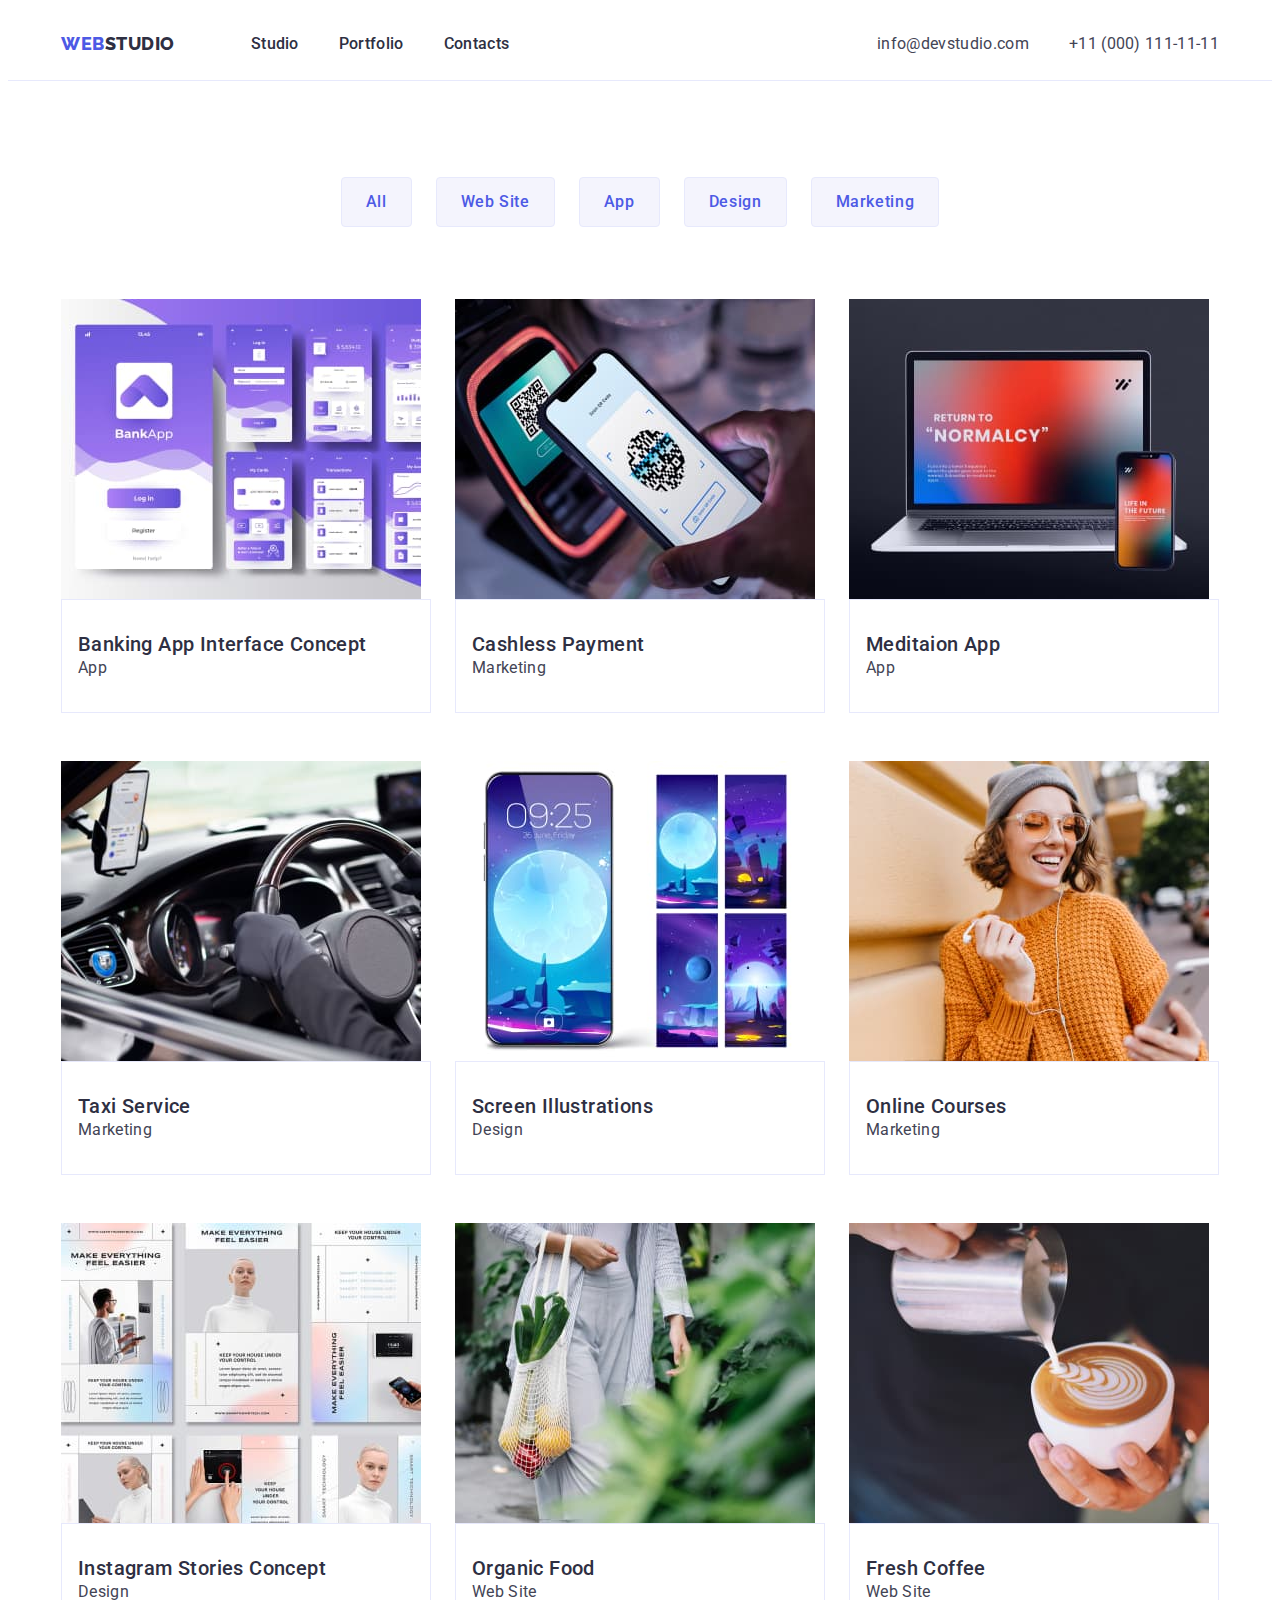
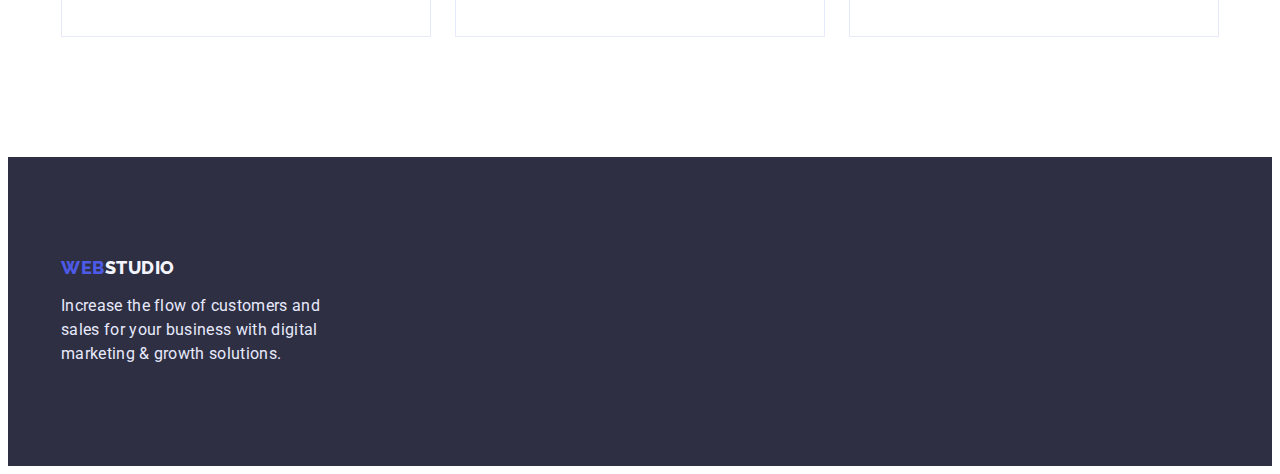
==== commit 08e835b6: "correction mistakes" ====
--- a/portfolio.html
+++ b/portfolio.html
@@ -265,7 +265,7 @@
     <footer class="footer">
       <div class="container">
         <a href="./index.html" class="footer-logo link">
-          <p class="footer-logo-text"><span>Web</span>Studio</p>
+          <span>Web</span>Studio
         </a>
         <p class="footer-text">
           Increase the flow of customers and sales for your business with
--- a/css/styles.css
+++ b/css/styles.css
@@ -70,6 +70,7 @@
   display: flex;
   align-items: center;
   cursor: pointer;
+  border: none;
 }
 
 .visually-hidden {
@@ -111,15 +112,9 @@
 }
 .header-logo-text {
   color: #2e2f42;
-  flex: none;
-  order: 1;
-  flex-grow: 0;
 }
 .header-logo-text > span {
   color: #4d5ae5;
-  flex: none;
-  order: 0;
-  flex-grow: 0;
 }
 .header-list {
   display: flex;
@@ -266,6 +261,7 @@
 }
 .team-content {
   padding: 32px 16px;
+  background: #ffffff;
 }
 .team-subtitle {
   text-align: center;
@@ -282,32 +278,24 @@
 /* --------footer----------- */
 
 .footer {
-  padding: 100px 156px;
+  padding: 100px 0;
   background: var(--background-dark);
 }
 .footer-logo {
+  min-width: 115px;
   font-family: "Raleway", sans-serif;
   font-style: normal;
   font-weight: 800;
   font-size: 18px;
   line-height: 1.17;
-  display: flex;
-  align-items: center;
+  display: inline-block;
   letter-spacing: 0.03em;
   text-transform: uppercase;
   margin-bottom: 16px;
-}
-.footer-logo-text {
   color: #f4f4fd;
-  flex: none;
-  order: 1;
-  flex-grow: 0;
-}
-.footer-logo-text > span {
+}
+.footer-logo > span {
   color: #4d5ae5;
-  flex: none;
-  order: 0;
-  flex-grow: 0;
 }
 .footer-text {
   max-width: 264px;
@@ -331,9 +319,12 @@
 }
 
 .portfolio-btn {
+  padding: 12px 24px;
   text-align: center;
   color: #4d5ae5;
   background: #f4f4fd;
+  border: 1px solid #e7e9fc;
+  border-radius: 4px;
 }
 .portfolio-btn:hover,
 .portfolio-btn:focus {
@@ -353,7 +344,9 @@
 .portfolio-link {
 }
 .portfolio-card {
-  padding: 32px 0;
+  padding: 32px 0 32px 16px;
+  border: 1px solid #e7e9fc;
+  background: #ffffff;
 }
 .portfolio-subtitle {
 }
